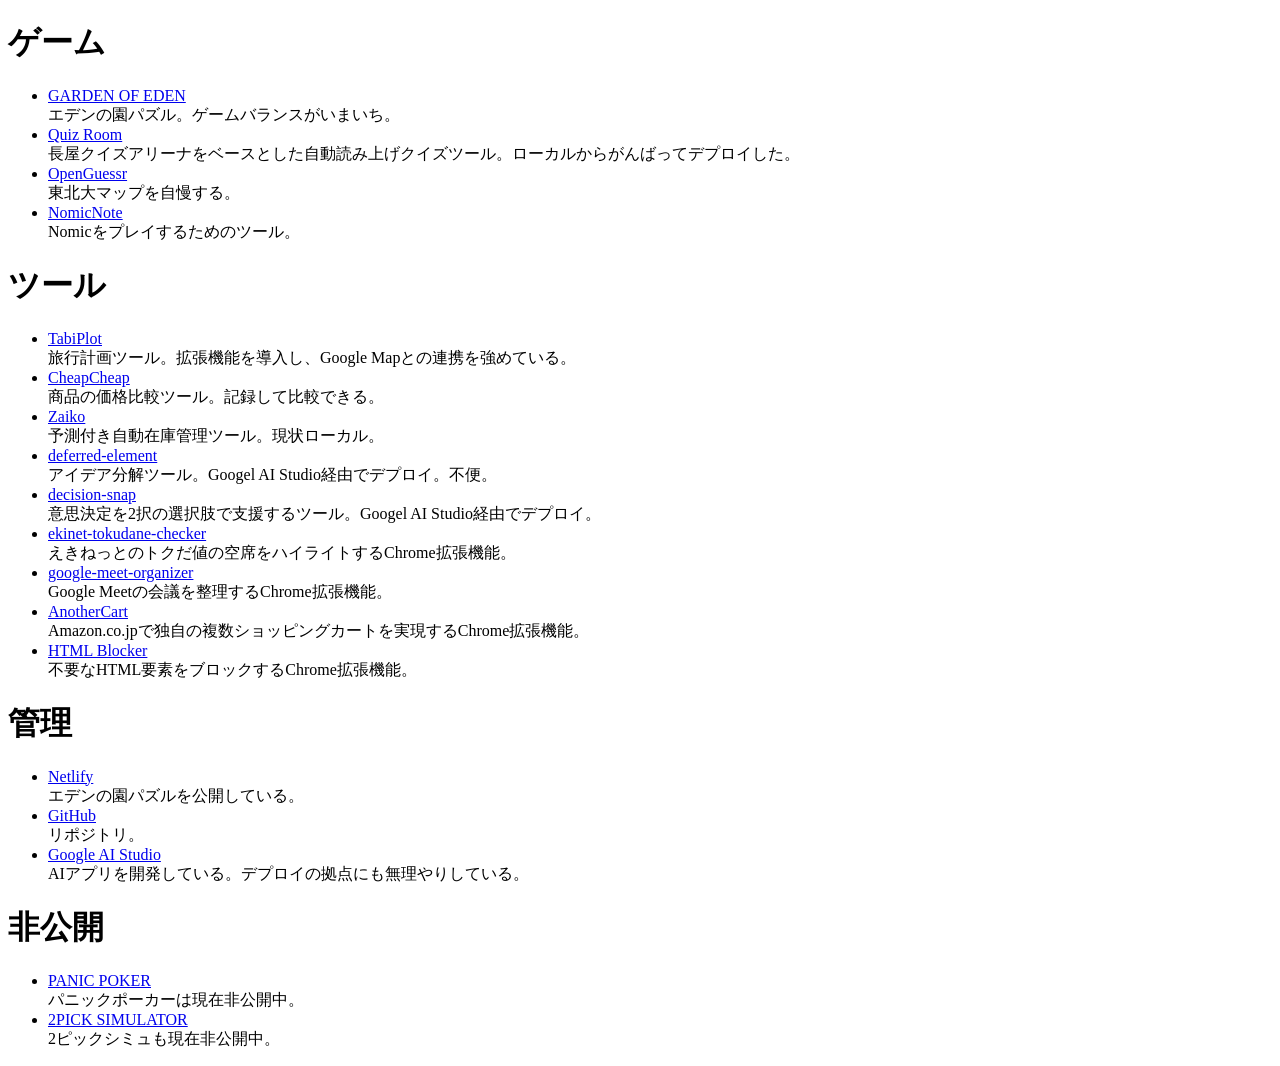
==== index.html @ e6f65218 "docs: update index.html to reflect latest tool documentation" ====
<!DOCTYPE html>
<html lang="ja">

<head>
    <meta charset="UTF-8">
    <meta name="viewport" content="width=device-width, initial-scale=1.0">
    <title>Links</title>
</head>

<body>
    <h1>ゲーム</h1>
    <ul>
        <li><a href="https://dashing-heliotrope-a13e4c.netlify.app/">GARDEN OF EDEN</a></li>
        エデンの園パズル。ゲームバランスがいまいち。
        <li><a href="https://red-carver-478511-c5.web.app/">Quiz Room</a></li>
        長屋クイズアリーナをベースとした自動読み上げクイズツール。ローカルからがんばってデプロイした。
        <li><a href="https://openguessr.com/">OpenGuessr</a></li>
        東北大マップを自慢する。
        <li><a href="https://nomicnote.web.app/">NomicNote</a></li>
        Nomicをプレイするためのツール。
    </ul>
    <h1>ツール</h1>
    <ul>
        <li><a href="https://tabi-plot.web.app/">TabiPlot</a></li>
        旅行計画ツール。拡張機能を導入し、Google Mapとの連携を強めている。
        <li><a href="https://test-23e7c.web.app/">CheapCheap</a></li>
        商品の価格比較ツール。記録して比較できる。
        <li><a href="https://y-aplus.github.io/zaiko/">Zaiko</a></li>
        予測付き自動在庫管理ツール。現状ローカル。
        <li><a href="https://deferred-elements-801222818090.us-west1.run.app/">deferred-element</a></li>
        アイデア分解ツール。Googel AI Studio経由でデプロイ。不便。
        <li><a href="https://decision-snap-801222818090.us-west1.run.app/">decision-snap</a></li>
        意思決定を2択の選択肢で支援するツール。Googel AI Studio経由でデプロイ。
        <li><a
                href="https://chromewebstore.google.com/detail/ekinet-tokudane-checker/gmmkgocljnnakgoohgfihgnfdjihkcfo?authuser=0&hl=ja">ekinet-tokudane-checker</a>
        </li>
        えきねっとのトクだ値の空席をハイライトするChrome拡張機能。
        <li><a
                href="https://chromewebstore.google.com/detail/google-meet-organizer/makkgonkheaomklkdmgefachlcnidiip?authuser=0&hl=ja">google-meet-organizer</a>
        </li>
        Google Meetの会議を整理するChrome拡張機能。
        <li><a
                href="https://chromewebstore.google.com/detail/mhfibelojhcoamhjppmkcchbcgbkfmja?utm_source=item-share-cb">AnotherCart</a>

        </li>
        Amazon.co.jpで独自の複数ショッピングカートを実現するChrome拡張機能。
        <li><a
                href="https://chromewebstore.google.com/detail/naieckffiomecjepcgapgolacpbpjeae?utm_source=item-share-cb">HTML
                Blocker</a>
        </li>
        不要なHTML要素をブロックするChrome拡張機能。
    </ul>
    <h1>管理</h1>
    <ul>
        <li><a href="https://www.netlify.com/">Netlify</a></li>
        エデンの園パズルを公開している。
        <li><a href="https://github.com/y-aplus">GitHub</a></li>
        リポジトリ。
        <li><a href="https://aistudio.google.com/apps">Google AI Studio</a></li>
        AIアプリを開発している。デプロイの拠点にも無理やりしている。

    </ul>
    <h1>非公開</h1>
    <ul>
        <li><a href="#">PANIC POKER</a></li>
        パニックポーカーは現在非公開中。
        <li><a href="#">2PICK SIMULATOR</a></li>
        2ピックシミュも現在非公開中。
    </ul>
</body>

</html>
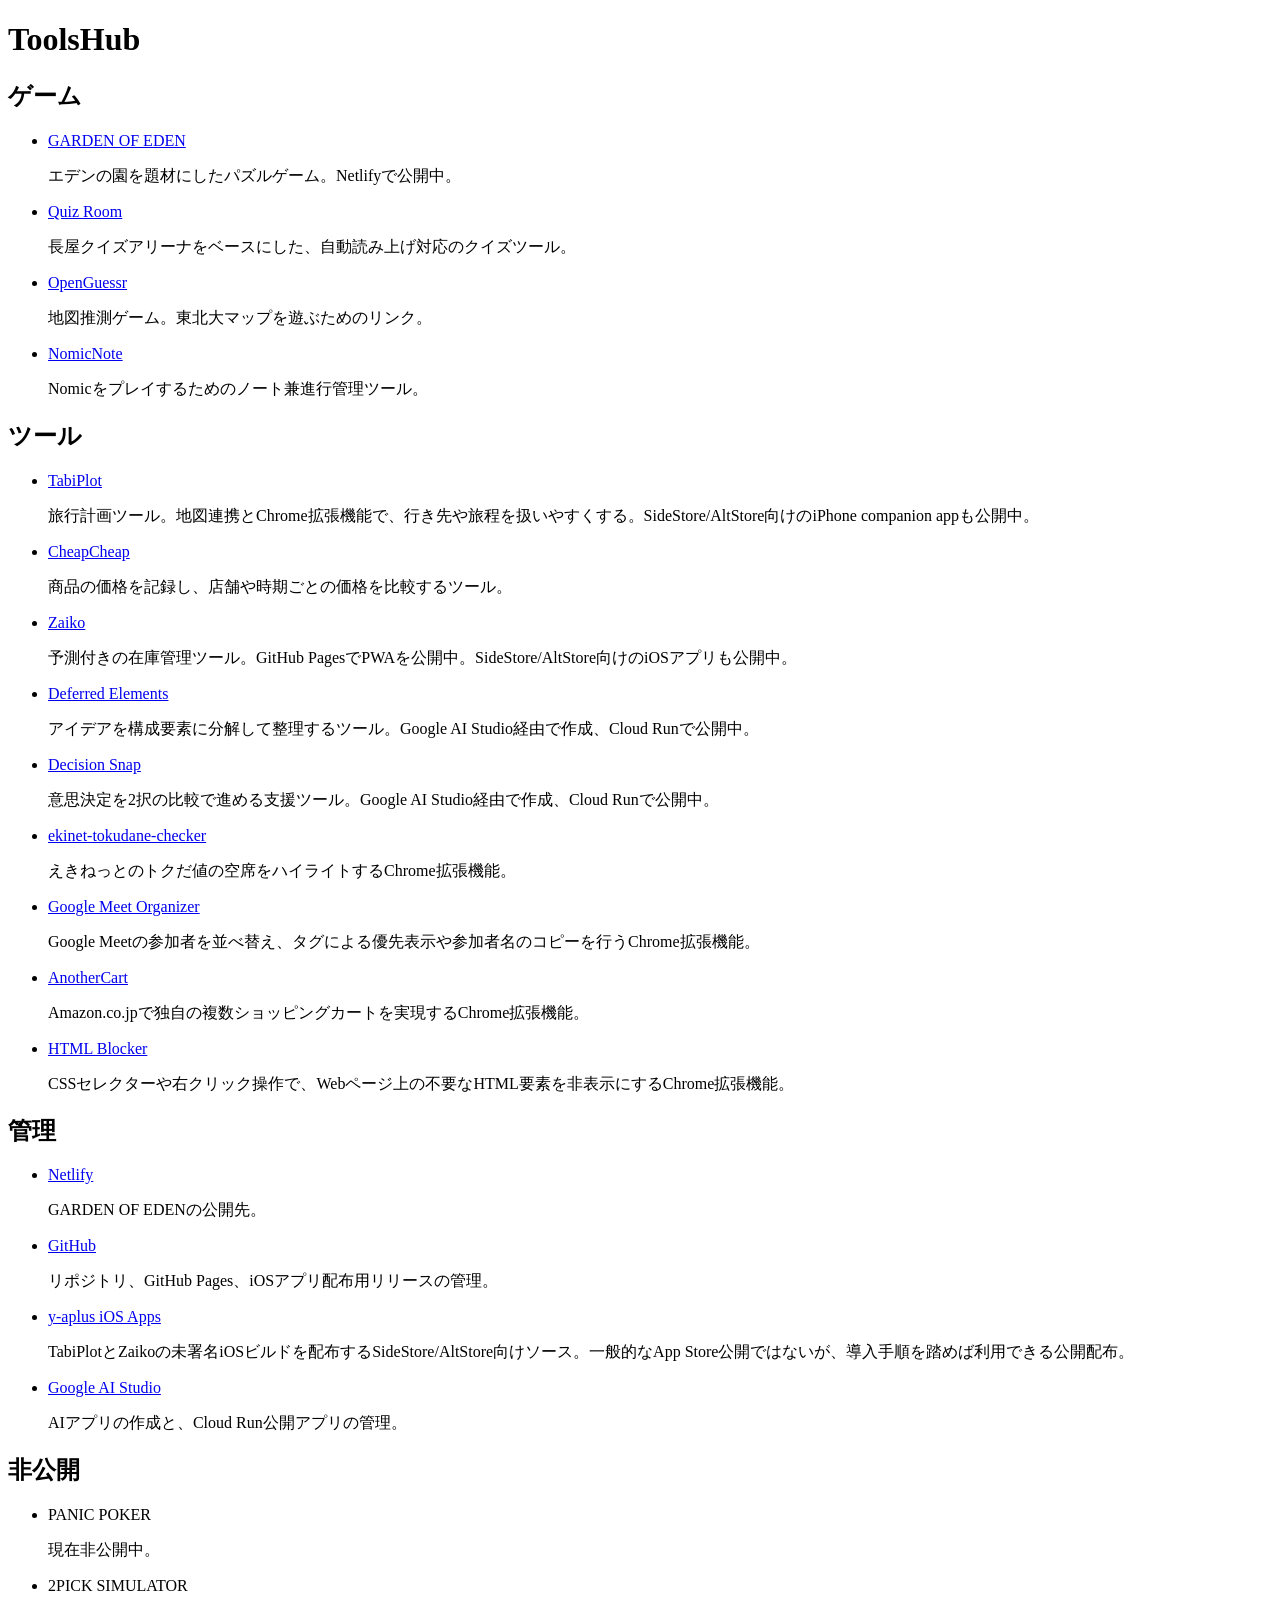
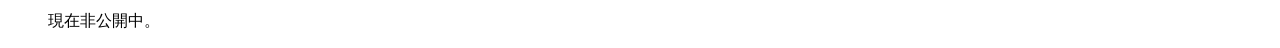
==== commit 264908e8: "Update ToolsHub links with iOS app distribution" ====
--- a/index.html
+++ b/index.html
@@ -4,69 +4,108 @@
 <head>
     <meta charset="UTF-8">
     <meta name="viewport" content="width=device-width, initial-scale=1.0">
-    <title>Links</title>
+    <title>ToolsHub</title>
 </head>
 
 <body>
-    <h1>ゲーム</h1>
+    <h1>ToolsHub</h1>
+
+    <h2>ゲーム</h2>
     <ul>
-        <li><a href="https://dashing-heliotrope-a13e4c.netlify.app/">GARDEN OF EDEN</a></li>
-        エデンの園パズル。ゲームバランスがいまいち。
-        <li><a href="https://red-carver-478511-c5.web.app/">Quiz Room</a></li>
-        長屋クイズアリーナをベースとした自動読み上げクイズツール。ローカルからがんばってデプロイした。
-        <li><a href="https://openguessr.com/">OpenGuessr</a></li>
-        東北大マップを自慢する。
-        <li><a href="https://nomicnote.web.app/">NomicNote</a></li>
-        Nomicをプレイするためのツール。
+        <li>
+            <a href="https://dashing-heliotrope-a13e4c.netlify.app/">GARDEN OF EDEN</a>
+            <p>エデンの園を題材にしたパズルゲーム。Netlifyで公開中。</p>
+        </li>
+        <li>
+            <a href="https://red-carver-478511-c5.web.app/">Quiz Room</a>
+            <p>長屋クイズアリーナをベースにした、自動読み上げ対応のクイズツール。</p>
+        </li>
+        <li>
+            <a href="https://openguessr.com/">OpenGuessr</a>
+            <p>地図推測ゲーム。東北大マップを遊ぶためのリンク。</p>
+        </li>
+        <li>
+            <a href="https://nomicnote.web.app/">NomicNote</a>
+            <p>Nomicをプレイするためのノート兼進行管理ツール。</p>
+        </li>
     </ul>
-    <h1>ツール</h1>
+
+    <h2>ツール</h2>
     <ul>
-        <li><a href="https://tabi-plot.web.app/">TabiPlot</a></li>
-        旅行計画ツール。拡張機能を導入し、Google Mapとの連携を強めている。
-        <li><a href="https://test-23e7c.web.app/">CheapCheap</a></li>
-        商品の価格比較ツール。記録して比較できる。
-        <li><a href="https://y-aplus.github.io/zaiko/">Zaiko</a></li>
-        予測付き自動在庫管理ツール。現状ローカル。
-        <li><a href="https://deferred-elements-801222818090.us-west1.run.app/">deferred-element</a></li>
-        アイデア分解ツール。Googel AI Studio経由でデプロイ。不便。
-        <li><a href="https://decision-snap-801222818090.us-west1.run.app/">decision-snap</a></li>
-        意思決定を2択の選択肢で支援するツール。Googel AI Studio経由でデプロイ。
-        <li><a
+        <li>
+            <a href="https://tabi-plot.web.app/">TabiPlot</a>
+            <p>旅行計画ツール。地図連携とChrome拡張機能で、行き先や旅程を扱いやすくする。SideStore/AltStore向けのiPhone companion appも公開中。</p>
+        </li>
+        <li>
+            <a href="https://test-23e7c.web.app/">CheapCheap</a>
+            <p>商品の価格を記録し、店舗や時期ごとの価格を比較するツール。</p>
+        </li>
+        <li>
+            <a href="https://y-aplus.github.io/zaiko/">Zaiko</a>
+            <p>予測付きの在庫管理ツール。GitHub PagesでPWAを公開中。SideStore/AltStore向けのiOSアプリも公開中。</p>
+        </li>
+        <li>
+            <a href="https://deferred-elements-801222818090.us-west1.run.app/">Deferred Elements</a>
+            <p>アイデアを構成要素に分解して整理するツール。Google AI Studio経由で作成、Cloud Runで公開中。</p>
+        </li>
+        <li>
+            <a href="https://decision-snap-801222818090.us-west1.run.app/">Decision Snap</a>
+            <p>意思決定を2択の比較で進める支援ツール。Google AI Studio経由で作成、Cloud Runで公開中。</p>
+        </li>
+        <li>
+            <a
                 href="https://chromewebstore.google.com/detail/ekinet-tokudane-checker/gmmkgocljnnakgoohgfihgnfdjihkcfo?authuser=0&hl=ja">ekinet-tokudane-checker</a>
+            <p>えきねっとのトクだ値の空席をハイライトするChrome拡張機能。</p>
         </li>
-        えきねっとのトクだ値の空席をハイライトするChrome拡張機能。
-        <li><a
-                href="https://chromewebstore.google.com/detail/google-meet-organizer/makkgonkheaomklkdmgefachlcnidiip?authuser=0&hl=ja">google-meet-organizer</a>
+        <li>
+            <a
+                href="https://chromewebstore.google.com/detail/google-meet-organizer/makkgonkheaomklkdmgefachlcnidiip?authuser=0&hl=ja">Google Meet Organizer</a>
+            <p>Google Meetの参加者を並べ替え、タグによる優先表示や参加者名のコピーを行うChrome拡張機能。</p>
         </li>
-        Google Meetの会議を整理するChrome拡張機能。
-        <li><a
+        <li>
+            <a
                 href="https://chromewebstore.google.com/detail/mhfibelojhcoamhjppmkcchbcgbkfmja?utm_source=item-share-cb">AnotherCart</a>
-
+            <p>Amazon.co.jpで独自の複数ショッピングカートを実現するChrome拡張機能。</p>
         </li>
-        Amazon.co.jpで独自の複数ショッピングカートを実現するChrome拡張機能。
-        <li><a
+        <li>
+            <a
                 href="https://chromewebstore.google.com/detail/naieckffiomecjepcgapgolacpbpjeae?utm_source=item-share-cb">HTML
                 Blocker</a>
+            <p>CSSセレクターや右クリック操作で、Webページ上の不要なHTML要素を非表示にするChrome拡張機能。</p>
         </li>
-        不要なHTML要素をブロックするChrome拡張機能。
     </ul>
-    <h1>管理</h1>
+
+    <h2>管理</h2>
     <ul>
-        <li><a href="https://www.netlify.com/">Netlify</a></li>
-        エデンの園パズルを公開している。
-        <li><a href="https://github.com/y-aplus">GitHub</a></li>
-        リポジトリ。
-        <li><a href="https://aistudio.google.com/apps">Google AI Studio</a></li>
-        AIアプリを開発している。デプロイの拠点にも無理やりしている。
+        <li>
+            <a href="https://www.netlify.com/">Netlify</a>
+            <p>GARDEN OF EDENの公開先。</p>
+        </li>
+        <li>
+            <a href="https://github.com/y-aplus">GitHub</a>
+            <p>リポジトリ、GitHub Pages、iOSアプリ配布用リリースの管理。</p>
+        </li>
+        <li>
+            <a href="https://raw.githubusercontent.com/y-aplus/ios-app-dist/main/altsource.json">y-aplus iOS Apps</a>
+            <p>TabiPlotとZaikoの未署名iOSビルドを配布するSideStore/AltStore向けソース。一般的なApp Store公開ではないが、導入手順を踏めば利用できる公開配布。</p>
+        </li>
+        <li>
+            <a href="https://aistudio.google.com/apps">Google AI Studio</a>
+            <p>AIアプリの作成と、Cloud Run公開アプリの管理。</p>
+        </li>
+    </ul>
 
-    </ul>
-    <h1>非公開</h1>
+    <h2>非公開</h2>
     <ul>
-        <li><a href="#">PANIC POKER</a></li>
-        パニックポーカーは現在非公開中。
-        <li><a href="#">2PICK SIMULATOR</a></li>
-        2ピックシミュも現在非公開中。
+        <li>
+            <span>PANIC POKER</span>
+            <p>現在非公開中。</p>
+        </li>
+        <li>
+            <span>2PICK SIMULATOR</span>
+            <p>現在非公開中。</p>
+        </li>
     </ul>
 </body>
 
-</html>+</html>
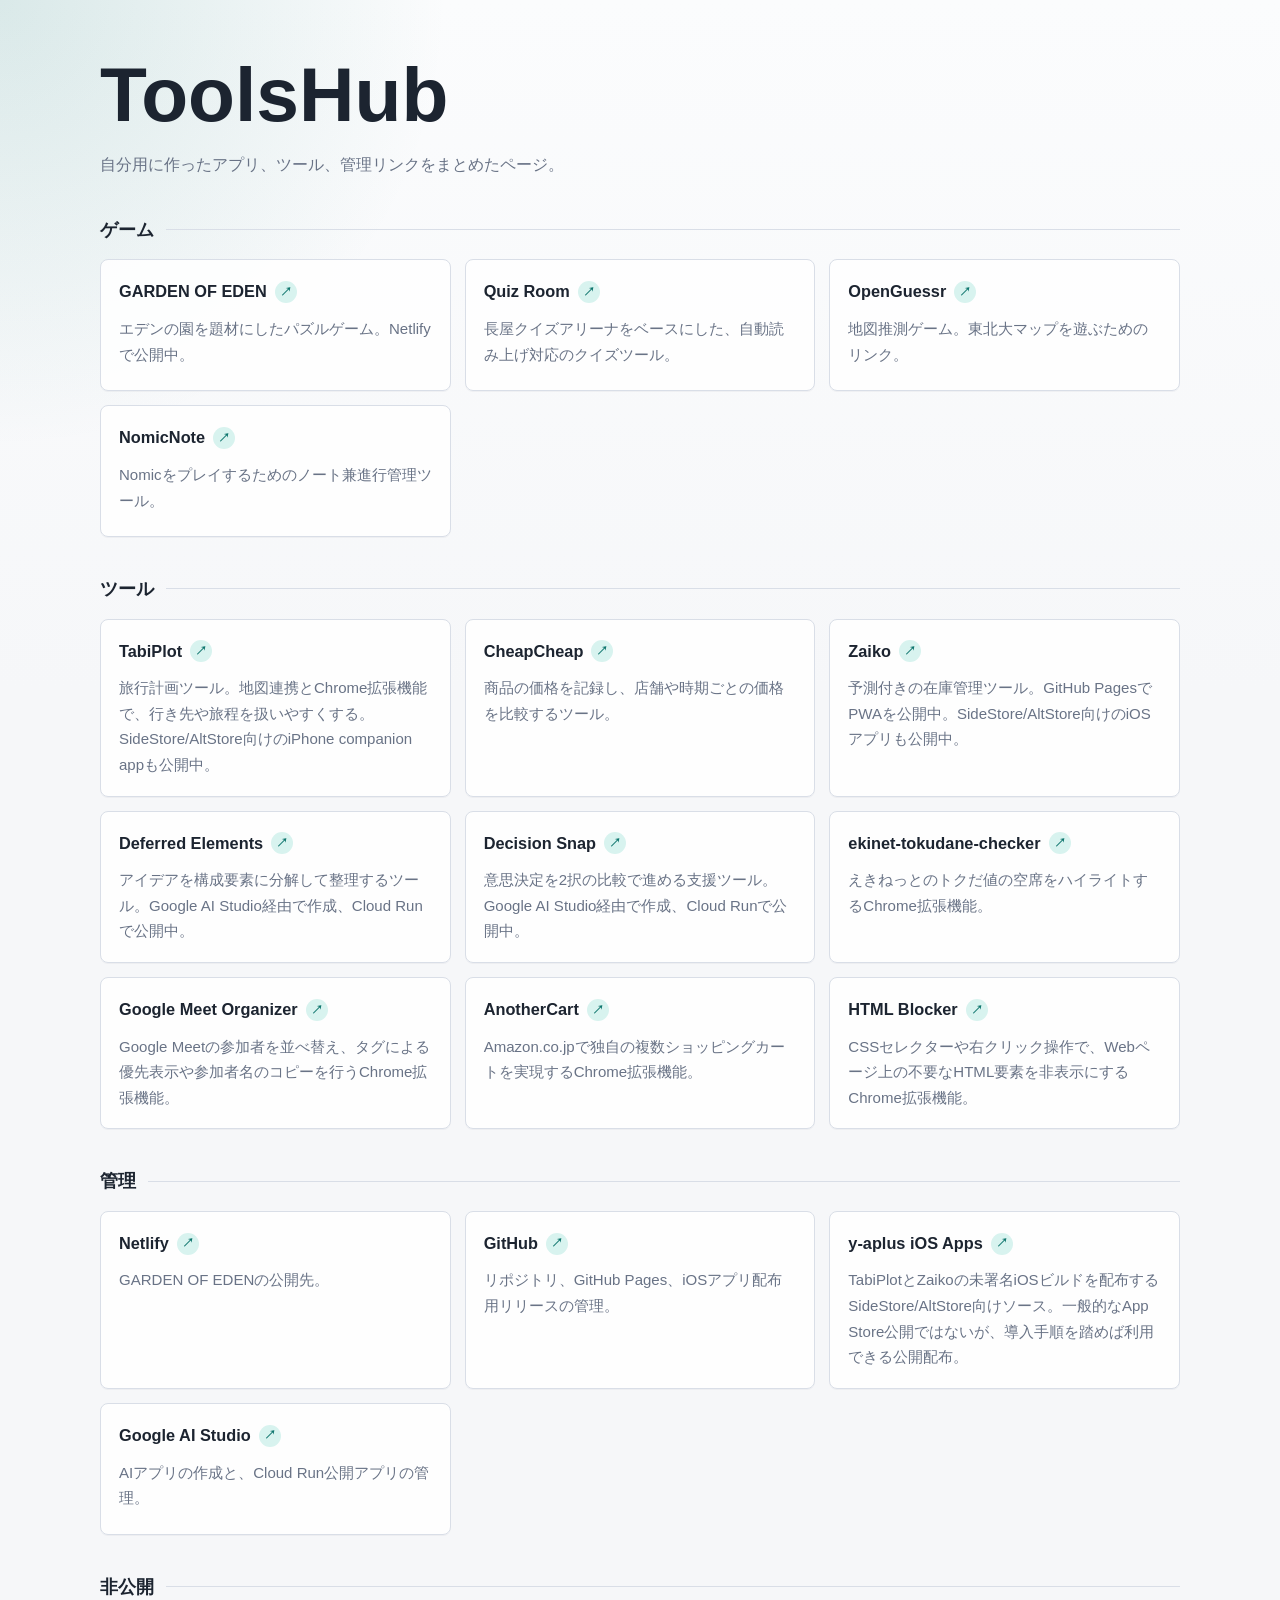
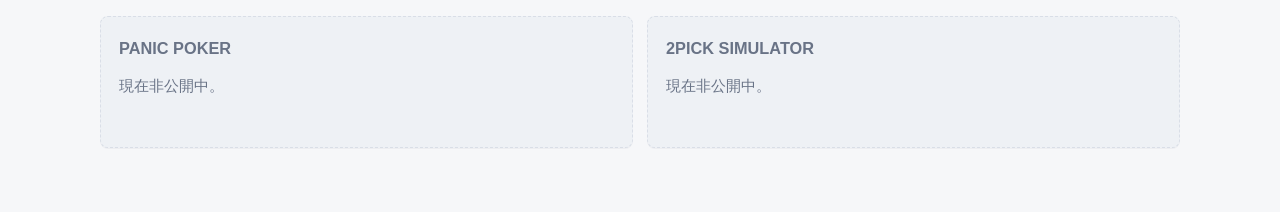
==== commit bc72d481: "Style ToolsHub landing page" ====
--- a/index.html
+++ b/index.html
@@ -5,107 +5,121 @@
     <meta charset="UTF-8">
     <meta name="viewport" content="width=device-width, initial-scale=1.0">
     <title>ToolsHub</title>
+    <link rel="stylesheet" href="./styles.css">
 </head>
 
 <body>
-    <h1>ToolsHub</h1>
+    <main>
+        <header>
+            <h1>ToolsHub</h1>
+            <p class="lead">自分用に作ったアプリ、ツール、管理リンクをまとめたページ。</p>
+        </header>
 
-    <h2>ゲーム</h2>
-    <ul>
-        <li>
-            <a href="https://dashing-heliotrope-a13e4c.netlify.app/">GARDEN OF EDEN</a>
-            <p>エデンの園を題材にしたパズルゲーム。Netlifyで公開中。</p>
-        </li>
-        <li>
-            <a href="https://red-carver-478511-c5.web.app/">Quiz Room</a>
-            <p>長屋クイズアリーナをベースにした、自動読み上げ対応のクイズツール。</p>
-        </li>
-        <li>
-            <a href="https://openguessr.com/">OpenGuessr</a>
-            <p>地図推測ゲーム。東北大マップを遊ぶためのリンク。</p>
-        </li>
-        <li>
-            <a href="https://nomicnote.web.app/">NomicNote</a>
-            <p>Nomicをプレイするためのノート兼進行管理ツール。</p>
-        </li>
-    </ul>
+        <section>
+            <h2>ゲーム</h2>
+            <ul>
+                <li>
+                    <a href="https://dashing-heliotrope-a13e4c.netlify.app/">GARDEN OF EDEN</a>
+                    <p>エデンの園を題材にしたパズルゲーム。Netlifyで公開中。</p>
+                </li>
+                <li>
+                    <a href="https://red-carver-478511-c5.web.app/">Quiz Room</a>
+                    <p>長屋クイズアリーナをベースにした、自動読み上げ対応のクイズツール。</p>
+                </li>
+                <li>
+                    <a href="https://openguessr.com/">OpenGuessr</a>
+                    <p>地図推測ゲーム。東北大マップを遊ぶためのリンク。</p>
+                </li>
+                <li>
+                    <a href="https://nomicnote.web.app/">NomicNote</a>
+                    <p>Nomicをプレイするためのノート兼進行管理ツール。</p>
+                </li>
+            </ul>
+        </section>
 
-    <h2>ツール</h2>
-    <ul>
-        <li>
-            <a href="https://tabi-plot.web.app/">TabiPlot</a>
-            <p>旅行計画ツール。地図連携とChrome拡張機能で、行き先や旅程を扱いやすくする。SideStore/AltStore向けのiPhone companion appも公開中。</p>
-        </li>
-        <li>
-            <a href="https://test-23e7c.web.app/">CheapCheap</a>
-            <p>商品の価格を記録し、店舗や時期ごとの価格を比較するツール。</p>
-        </li>
-        <li>
-            <a href="https://y-aplus.github.io/zaiko/">Zaiko</a>
-            <p>予測付きの在庫管理ツール。GitHub PagesでPWAを公開中。SideStore/AltStore向けのiOSアプリも公開中。</p>
-        </li>
-        <li>
-            <a href="https://deferred-elements-801222818090.us-west1.run.app/">Deferred Elements</a>
-            <p>アイデアを構成要素に分解して整理するツール。Google AI Studio経由で作成、Cloud Runで公開中。</p>
-        </li>
-        <li>
-            <a href="https://decision-snap-801222818090.us-west1.run.app/">Decision Snap</a>
-            <p>意思決定を2択の比較で進める支援ツール。Google AI Studio経由で作成、Cloud Runで公開中。</p>
-        </li>
-        <li>
-            <a
-                href="https://chromewebstore.google.com/detail/ekinet-tokudane-checker/gmmkgocljnnakgoohgfihgnfdjihkcfo?authuser=0&hl=ja">ekinet-tokudane-checker</a>
-            <p>えきねっとのトクだ値の空席をハイライトするChrome拡張機能。</p>
-        </li>
-        <li>
-            <a
-                href="https://chromewebstore.google.com/detail/google-meet-organizer/makkgonkheaomklkdmgefachlcnidiip?authuser=0&hl=ja">Google Meet Organizer</a>
-            <p>Google Meetの参加者を並べ替え、タグによる優先表示や参加者名のコピーを行うChrome拡張機能。</p>
-        </li>
-        <li>
-            <a
-                href="https://chromewebstore.google.com/detail/mhfibelojhcoamhjppmkcchbcgbkfmja?utm_source=item-share-cb">AnotherCart</a>
-            <p>Amazon.co.jpで独自の複数ショッピングカートを実現するChrome拡張機能。</p>
-        </li>
-        <li>
-            <a
-                href="https://chromewebstore.google.com/detail/naieckffiomecjepcgapgolacpbpjeae?utm_source=item-share-cb">HTML
-                Blocker</a>
-            <p>CSSセレクターや右クリック操作で、Webページ上の不要なHTML要素を非表示にするChrome拡張機能。</p>
-        </li>
-    </ul>
+        <section>
+            <h2>ツール</h2>
+            <ul>
+                <li>
+                    <a href="https://tabi-plot.web.app/">TabiPlot</a>
+                    <p>旅行計画ツール。地図連携とChrome拡張機能で、行き先や旅程を扱いやすくする。SideStore/AltStore向けのiPhone companion appも公開中。</p>
+                </li>
+                <li>
+                    <a href="https://test-23e7c.web.app/">CheapCheap</a>
+                    <p>商品の価格を記録し、店舗や時期ごとの価格を比較するツール。</p>
+                </li>
+                <li>
+                    <a href="https://y-aplus.github.io/zaiko/">Zaiko</a>
+                    <p>予測付きの在庫管理ツール。GitHub PagesでPWAを公開中。SideStore/AltStore向けのiOSアプリも公開中。</p>
+                </li>
+                <li>
+                    <a href="https://deferred-elements-801222818090.us-west1.run.app/">Deferred Elements</a>
+                    <p>アイデアを構成要素に分解して整理するツール。Google AI Studio経由で作成、Cloud Runで公開中。</p>
+                </li>
+                <li>
+                    <a href="https://decision-snap-801222818090.us-west1.run.app/">Decision Snap</a>
+                    <p>意思決定を2択の比較で進める支援ツール。Google AI Studio経由で作成、Cloud Runで公開中。</p>
+                </li>
+                <li>
+                    <a
+                        href="https://chromewebstore.google.com/detail/ekinet-tokudane-checker/gmmkgocljnnakgoohgfihgnfdjihkcfo?authuser=0&hl=ja">ekinet-tokudane-checker</a>
+                    <p>えきねっとのトクだ値の空席をハイライトするChrome拡張機能。</p>
+                </li>
+                <li>
+                    <a
+                        href="https://chromewebstore.google.com/detail/google-meet-organizer/makkgonkheaomklkdmgefachlcnidiip?authuser=0&hl=ja">Google Meet Organizer</a>
+                    <p>Google Meetの参加者を並べ替え、タグによる優先表示や参加者名のコピーを行うChrome拡張機能。</p>
+                </li>
+                <li>
+                    <a
+                        href="https://chromewebstore.google.com/detail/mhfibelojhcoamhjppmkcchbcgbkfmja?utm_source=item-share-cb">AnotherCart</a>
+                    <p>Amazon.co.jpで独自の複数ショッピングカートを実現するChrome拡張機能。</p>
+                </li>
+                <li>
+                    <a
+                        href="https://chromewebstore.google.com/detail/naieckffiomecjepcgapgolacpbpjeae?utm_source=item-share-cb">HTML
+                        Blocker</a>
+                    <p>CSSセレクターや右クリック操作で、Webページ上の不要なHTML要素を非表示にするChrome拡張機能。</p>
+                </li>
+            </ul>
+        </section>
 
-    <h2>管理</h2>
-    <ul>
-        <li>
-            <a href="https://www.netlify.com/">Netlify</a>
-            <p>GARDEN OF EDENの公開先。</p>
-        </li>
-        <li>
-            <a href="https://github.com/y-aplus">GitHub</a>
-            <p>リポジトリ、GitHub Pages、iOSアプリ配布用リリースの管理。</p>
-        </li>
-        <li>
-            <a href="https://raw.githubusercontent.com/y-aplus/ios-app-dist/main/altsource.json">y-aplus iOS Apps</a>
-            <p>TabiPlotとZaikoの未署名iOSビルドを配布するSideStore/AltStore向けソース。一般的なApp Store公開ではないが、導入手順を踏めば利用できる公開配布。</p>
-        </li>
-        <li>
-            <a href="https://aistudio.google.com/apps">Google AI Studio</a>
-            <p>AIアプリの作成と、Cloud Run公開アプリの管理。</p>
-        </li>
-    </ul>
+        <section>
+            <h2>管理</h2>
+            <ul>
+                <li>
+                    <a href="https://www.netlify.com/">Netlify</a>
+                    <p>GARDEN OF EDENの公開先。</p>
+                </li>
+                <li>
+                    <a href="https://github.com/y-aplus">GitHub</a>
+                    <p>リポジトリ、GitHub Pages、iOSアプリ配布用リリースの管理。</p>
+                </li>
+                <li>
+                    <a href="https://raw.githubusercontent.com/y-aplus/ios-app-dist/main/altsource.json">y-aplus iOS Apps</a>
+                    <p>TabiPlotとZaikoの未署名iOSビルドを配布するSideStore/AltStore向けソース。一般的なApp Store公開ではないが、導入手順を踏めば利用できる公開配布。</p>
+                </li>
+                <li>
+                    <a href="https://aistudio.google.com/apps">Google AI Studio</a>
+                    <p>AIアプリの作成と、Cloud Run公開アプリの管理。</p>
+                </li>
+            </ul>
+        </section>
 
-    <h2>非公開</h2>
-    <ul>
-        <li>
-            <span>PANIC POKER</span>
-            <p>現在非公開中。</p>
-        </li>
-        <li>
-            <span>2PICK SIMULATOR</span>
-            <p>現在非公開中。</p>
-        </li>
-    </ul>
+        <section class="private">
+            <h2>非公開</h2>
+            <ul>
+                <li>
+                    <span>PANIC POKER</span>
+                    <p>現在非公開中。</p>
+                </li>
+                <li>
+                    <span>2PICK SIMULATOR</span>
+                    <p>現在非公開中。</p>
+                </li>
+            </ul>
+        </section>
+    </main>
 </body>
 
 </html>
--- a/styles.css
+++ b/styles.css
@@ -0,0 +1,158 @@
+:root {
+    color-scheme: light;
+    --bg: #f6f7f9;
+    --surface-muted: #eef1f5;
+    --text: #1c2430;
+    --muted: #697386;
+    --border: #d9dee7;
+    --accent: #0f766e;
+    --accent-soft: #d8f3ef;
+    --shadow: 0 16px 36px rgba(28, 36, 48, 0.08);
+}
+
+* {
+    box-sizing: border-box;
+}
+
+body {
+    margin: 0;
+    min-height: 100vh;
+    color: var(--text);
+    background:
+        radial-gradient(circle at top left, rgba(15, 118, 110, 0.14), transparent 28rem),
+        linear-gradient(180deg, #fbfcfd 0%, var(--bg) 38%);
+    font-family: -apple-system, BlinkMacSystemFont, "Segoe UI", "Hiragino Sans", "Yu Gothic", sans-serif;
+    line-height: 1.7;
+}
+
+main {
+    width: min(1080px, calc(100% - 32px));
+    margin: 0 auto;
+    padding: 56px 0 64px;
+}
+
+header {
+    margin-bottom: 36px;
+}
+
+h1 {
+    margin: 0;
+    font-size: clamp(2.4rem, 7vw, 4.8rem);
+    line-height: 1;
+    letter-spacing: 0;
+}
+
+.lead {
+    max-width: 680px;
+    margin: 18px 0 0;
+    color: var(--muted);
+    font-size: 1rem;
+}
+
+section {
+    margin-top: 36px;
+}
+
+h2 {
+    display: flex;
+    align-items: center;
+    gap: 12px;
+    margin: 0 0 14px;
+    font-size: 1.15rem;
+    letter-spacing: 0;
+}
+
+h2::after {
+    content: "";
+    height: 1px;
+    flex: 1;
+    background: var(--border);
+}
+
+ul {
+    display: grid;
+    grid-template-columns: repeat(auto-fit, minmax(260px, 1fr));
+    gap: 14px;
+    margin: 0;
+    padding: 0;
+    list-style: none;
+}
+
+li {
+    min-height: 132px;
+    padding: 18px;
+    border: 1px solid var(--border);
+    border-radius: 8px;
+    background: rgba(255, 255, 255, 0.88);
+    box-shadow: 0 1px 0 rgba(28, 36, 48, 0.04);
+    transition: transform 160ms ease, border-color 160ms ease, box-shadow 160ms ease;
+}
+
+li:has(a):hover {
+    transform: translateY(-2px);
+    border-color: rgba(15, 118, 110, 0.45);
+    box-shadow: var(--shadow);
+}
+
+a,
+span {
+    display: inline-flex;
+    align-items: center;
+    gap: 8px;
+    color: var(--text);
+    font-size: 1.02rem;
+    font-weight: 700;
+    text-decoration: none;
+}
+
+a::after {
+    content: "↗";
+    display: grid;
+    width: 22px;
+    height: 22px;
+    place-items: center;
+    border-radius: 999px;
+    color: var(--accent);
+    background: var(--accent-soft);
+    font-size: 0.78rem;
+    line-height: 1;
+}
+
+a:hover {
+    color: var(--accent);
+}
+
+p {
+    margin: 10px 0 0;
+    color: var(--muted);
+    font-size: 0.94rem;
+}
+
+section.private li {
+    background: var(--surface-muted);
+    border-style: dashed;
+}
+
+section.private span {
+    color: var(--muted);
+}
+
+@media (max-width: 640px) {
+    main {
+        width: min(100% - 24px, 1080px);
+        padding: 36px 0 48px;
+    }
+
+    header {
+        margin-bottom: 28px;
+    }
+
+    ul {
+        grid-template-columns: 1fr;
+    }
+
+    li {
+        min-height: auto;
+        padding: 16px;
+    }
+}
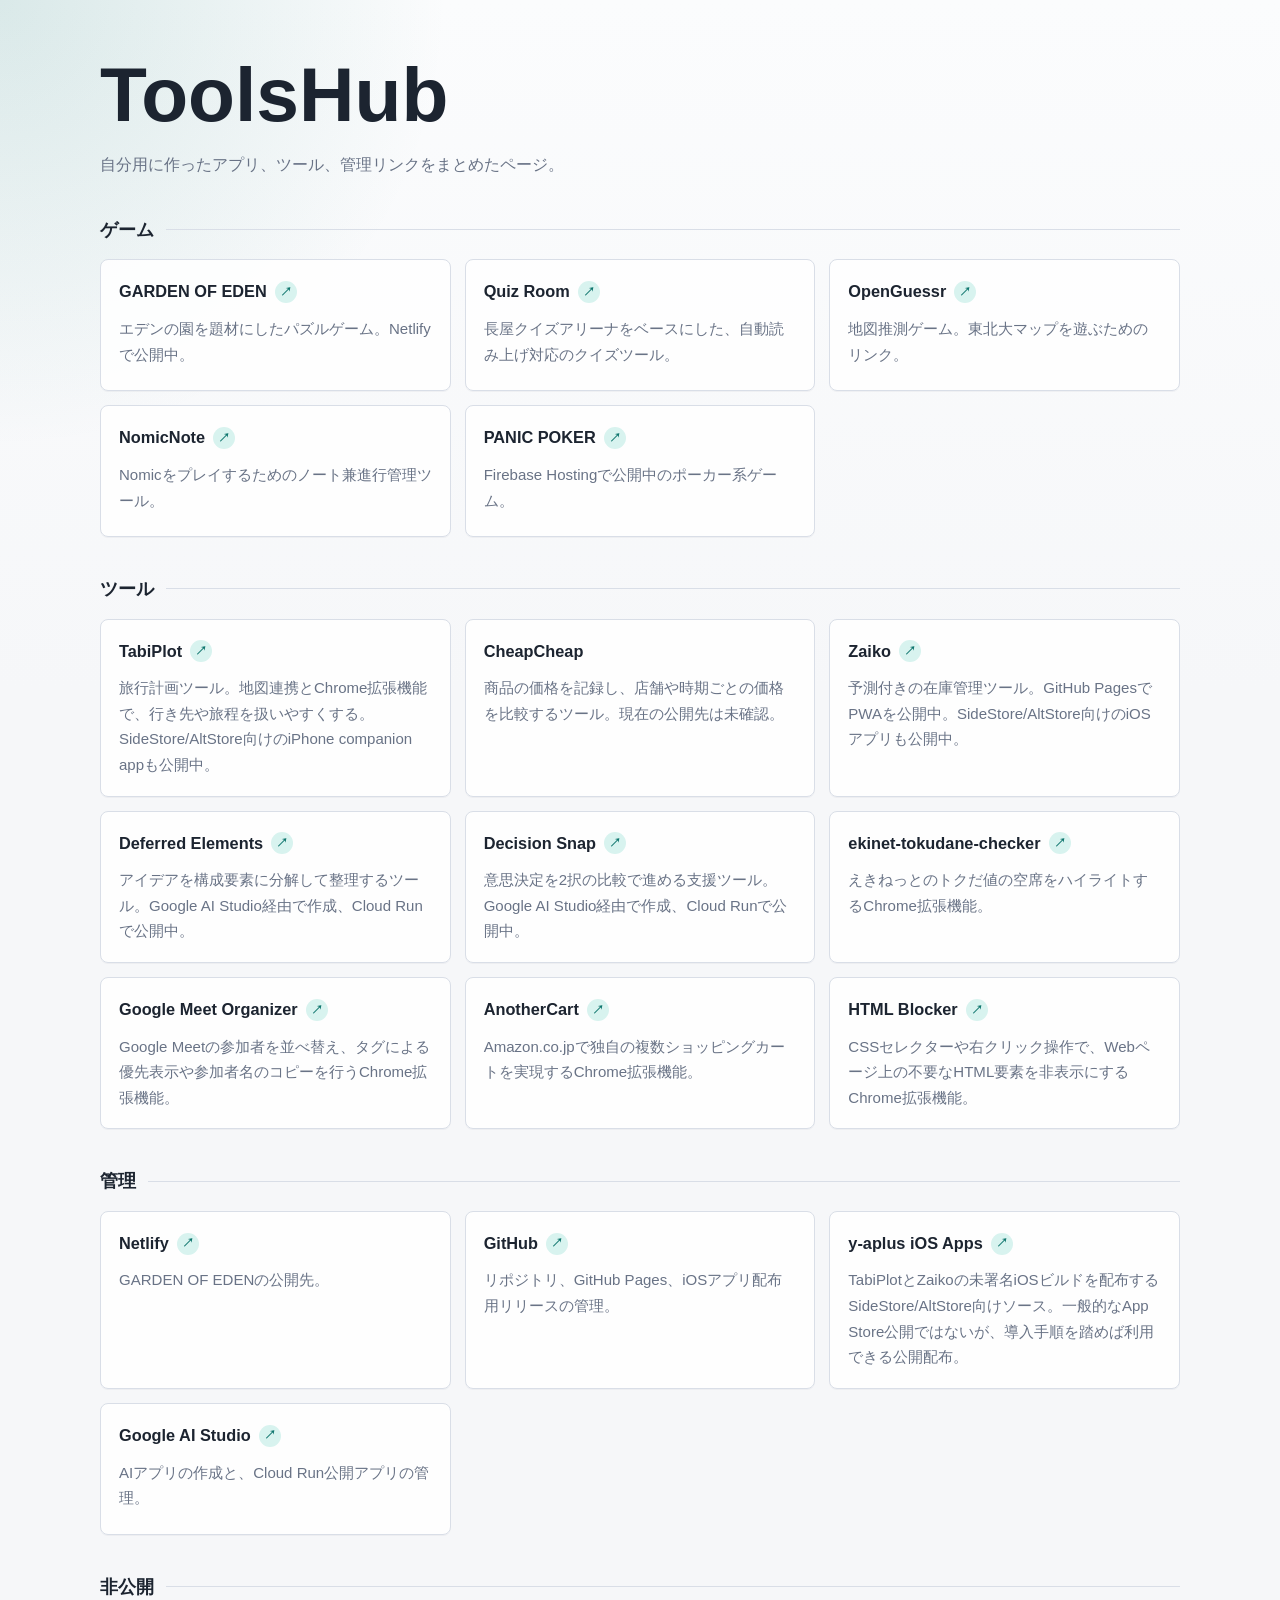
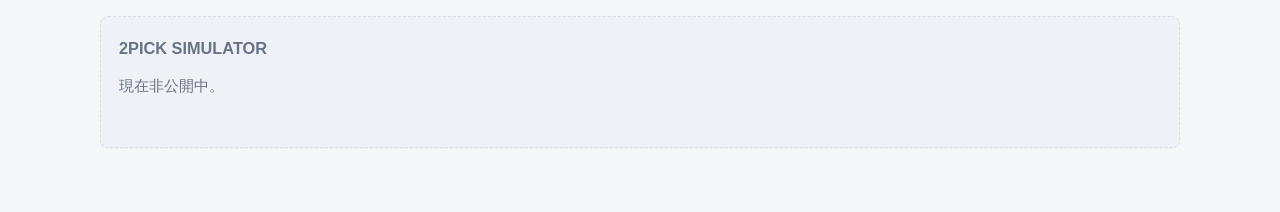
==== commit 3902ff69: "Move PANIC POKER to games and mark CheapCheap unverified" ====
--- a/index.html
+++ b/index.html
@@ -34,6 +34,10 @@
                     <a href="https://nomicnote.web.app/">NomicNote</a>
                     <p>Nomicをプレイするためのノート兼進行管理ツール。</p>
                 </li>
+                <li>
+                    <a href="https://test-23e7c.web.app/">PANIC POKER</a>
+                    <p>Firebase Hostingで公開中のポーカー系ゲーム。</p>
+                </li>
             </ul>
         </section>
 
@@ -45,8 +49,8 @@
                     <p>旅行計画ツール。地図連携とChrome拡張機能で、行き先や旅程を扱いやすくする。SideStore/AltStore向けのiPhone companion appも公開中。</p>
                 </li>
                 <li>
-                    <a href="https://test-23e7c.web.app/">CheapCheap</a>
-                    <p>商品の価格を記録し、店舗や時期ごとの価格を比較するツール。</p>
+                    <span>CheapCheap</span>
+                    <p>商品の価格を記録し、店舗や時期ごとの価格を比較するツール。現在の公開先は未確認。</p>
                 </li>
                 <li>
                     <a href="https://y-aplus.github.io/zaiko/">Zaiko</a>
@@ -110,10 +114,6 @@
             <h2>非公開</h2>
             <ul>
                 <li>
-                    <span>PANIC POKER</span>
-                    <p>現在非公開中。</p>
-                </li>
-                <li>
                     <span>2PICK SIMULATOR</span>
                     <p>現在非公開中。</p>
                 </li>
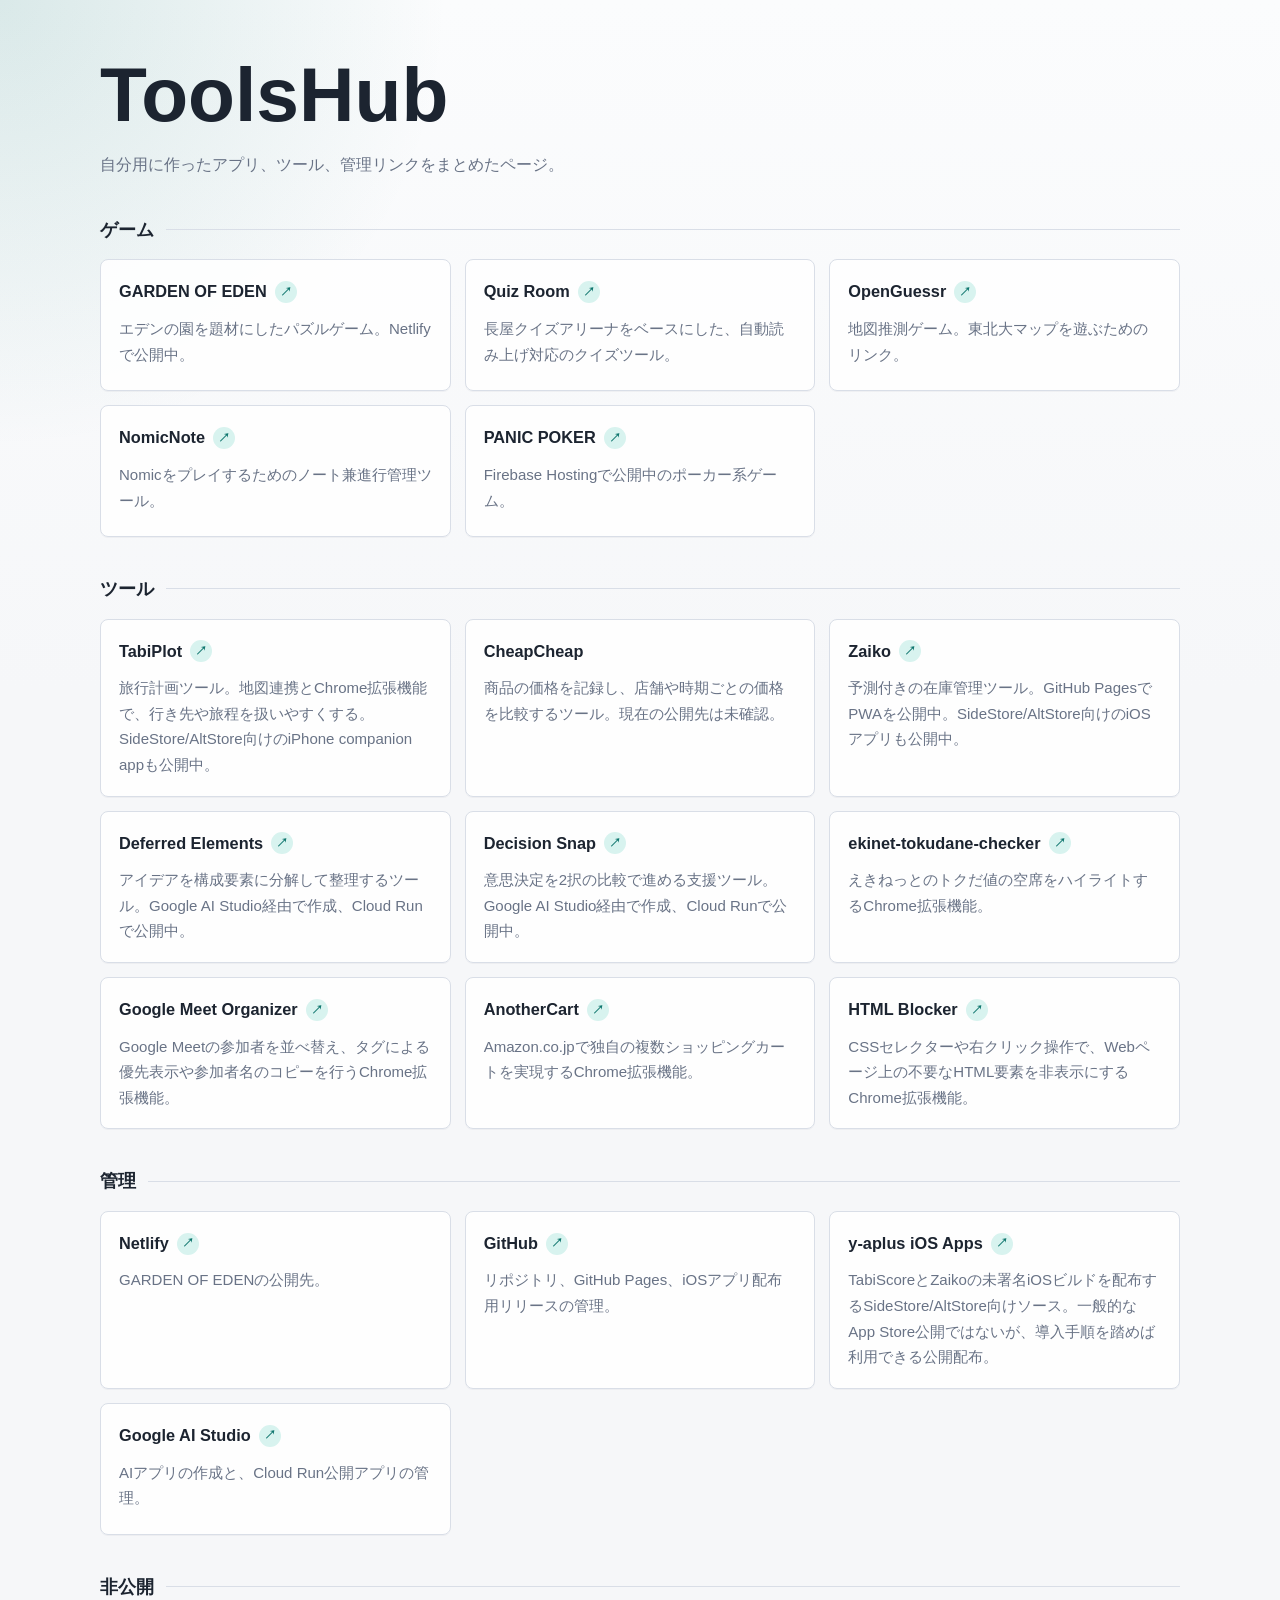
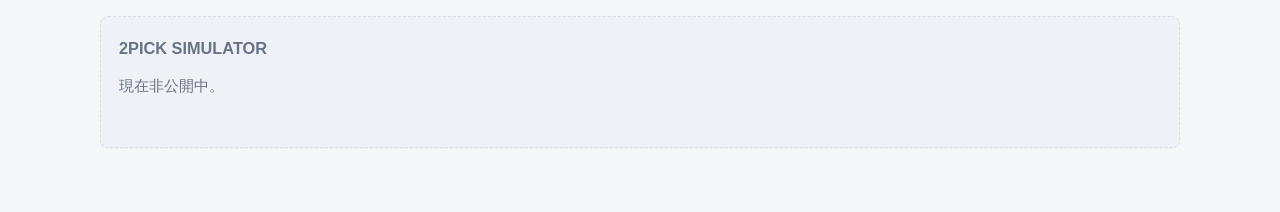
==== commit 2f37ef85: "TabiPlot → TabiScore" ====
--- a/index.html
+++ b/index.html
@@ -45,7 +45,7 @@
             <h2>ツール</h2>
             <ul>
                 <li>
-                    <a href="https://tabi-plot.web.app/">TabiPlot</a>
+                    <a href="https://tabi-score.web.app/">TabiPlot</a>
                     <p>旅行計画ツール。地図連携とChrome拡張機能で、行き先や旅程を扱いやすくする。SideStore/AltStore向けのiPhone companion appも公開中。</p>
                 </li>
                 <li>
@@ -101,7 +101,7 @@
                 </li>
                 <li>
                     <a href="https://raw.githubusercontent.com/y-aplus/ios-app-dist/main/altsource.json">y-aplus iOS Apps</a>
-                    <p>TabiPlotとZaikoの未署名iOSビルドを配布するSideStore/AltStore向けソース。一般的なApp Store公開ではないが、導入手順を踏めば利用できる公開配布。</p>
+                    <p>TabiScoreとZaikoの未署名iOSビルドを配布するSideStore/AltStore向けソース。一般的なApp Store公開ではないが、導入手順を踏めば利用できる公開配布。</p>
                 </li>
                 <li>
                     <a href="https://aistudio.google.com/apps">Google AI Studio</a>
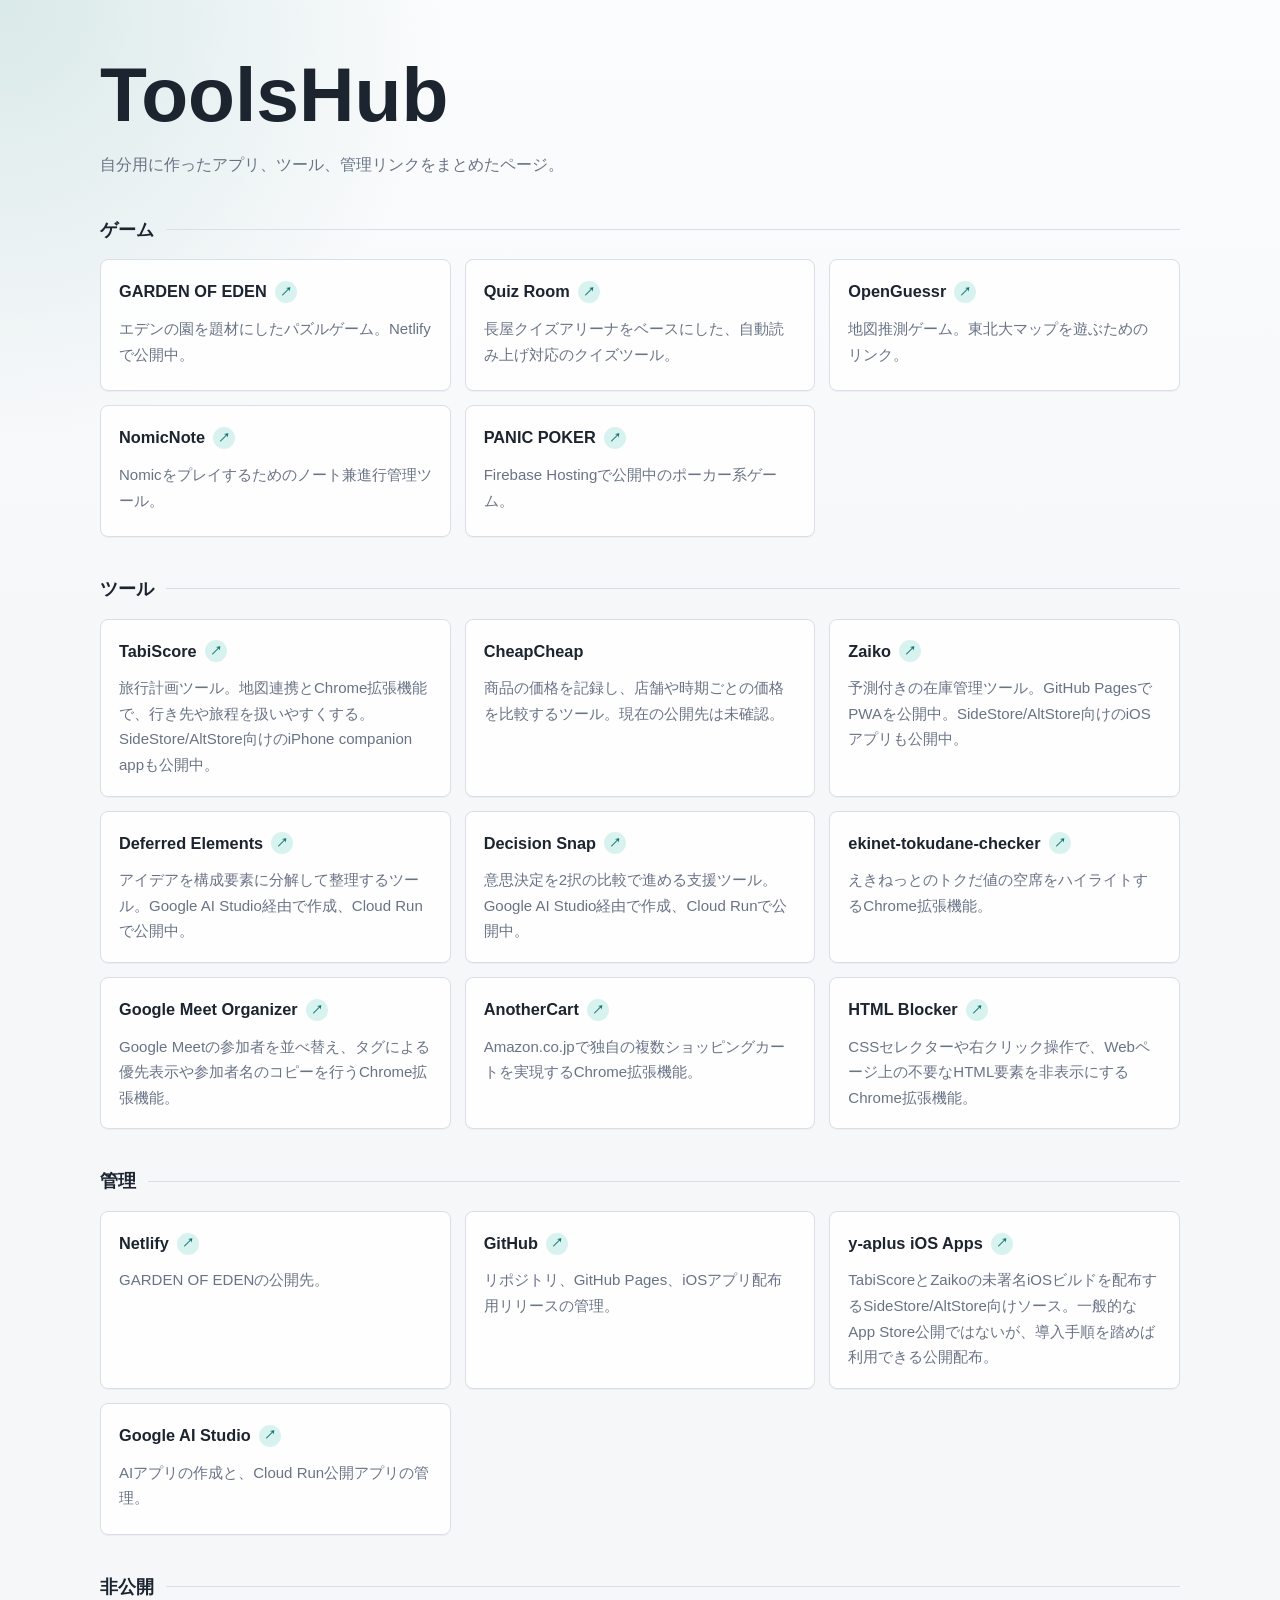
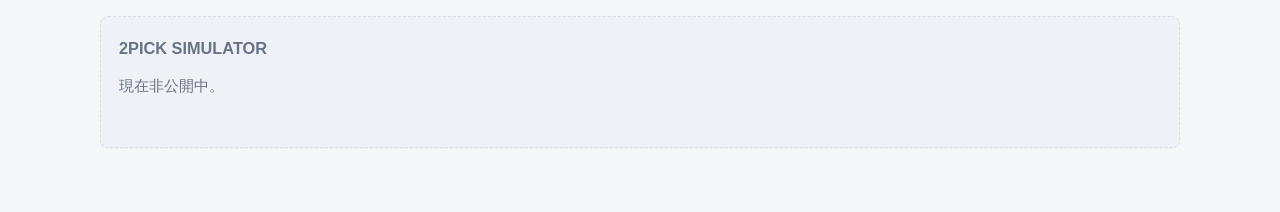
==== commit 7a9017fb: "rename correctly" ====
--- a/index.html
+++ b/index.html
@@ -45,7 +45,7 @@
             <h2>ツール</h2>
             <ul>
                 <li>
-                    <a href="https://tabi-score.web.app/">TabiPlot</a>
+                    <a href="https://tabi-score.web.app/">TabiScore</a>
                     <p>旅行計画ツール。地図連携とChrome拡張機能で、行き先や旅程を扱いやすくする。SideStore/AltStore向けのiPhone companion appも公開中。</p>
                 </li>
                 <li>
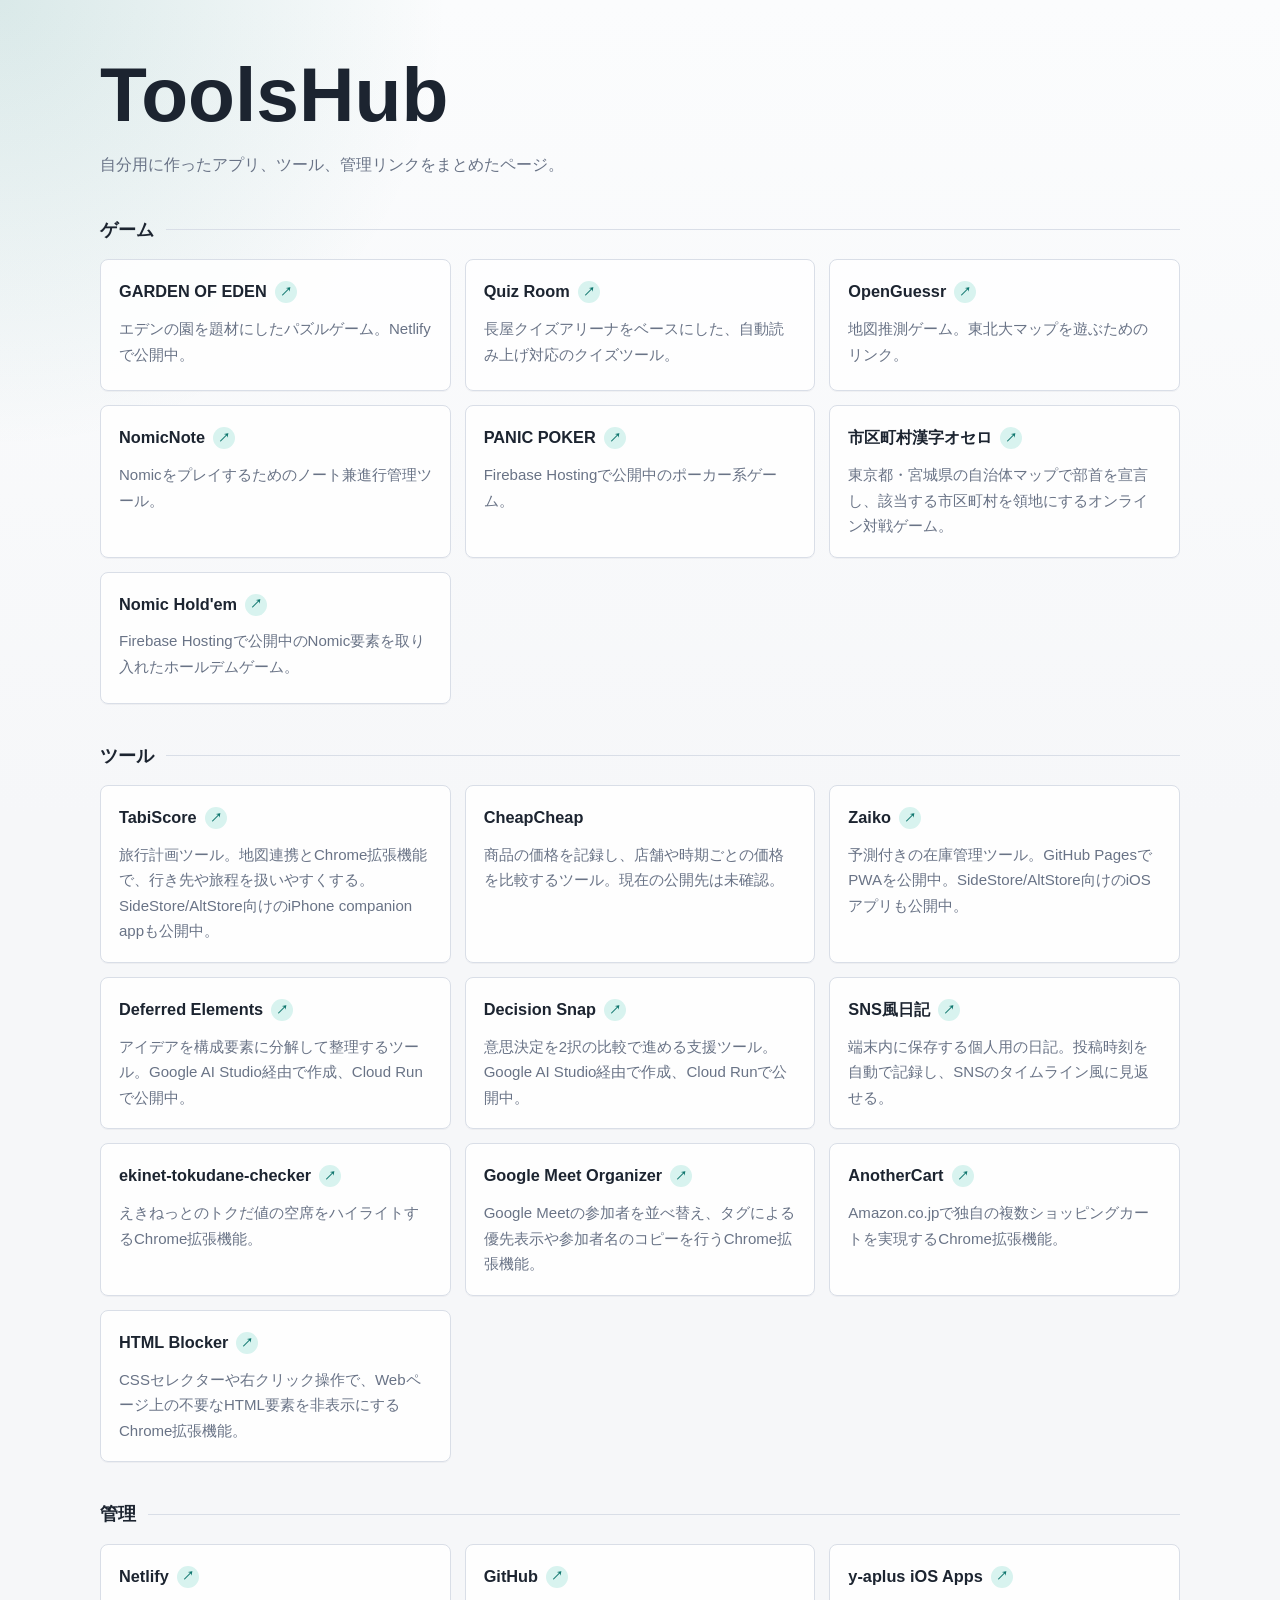
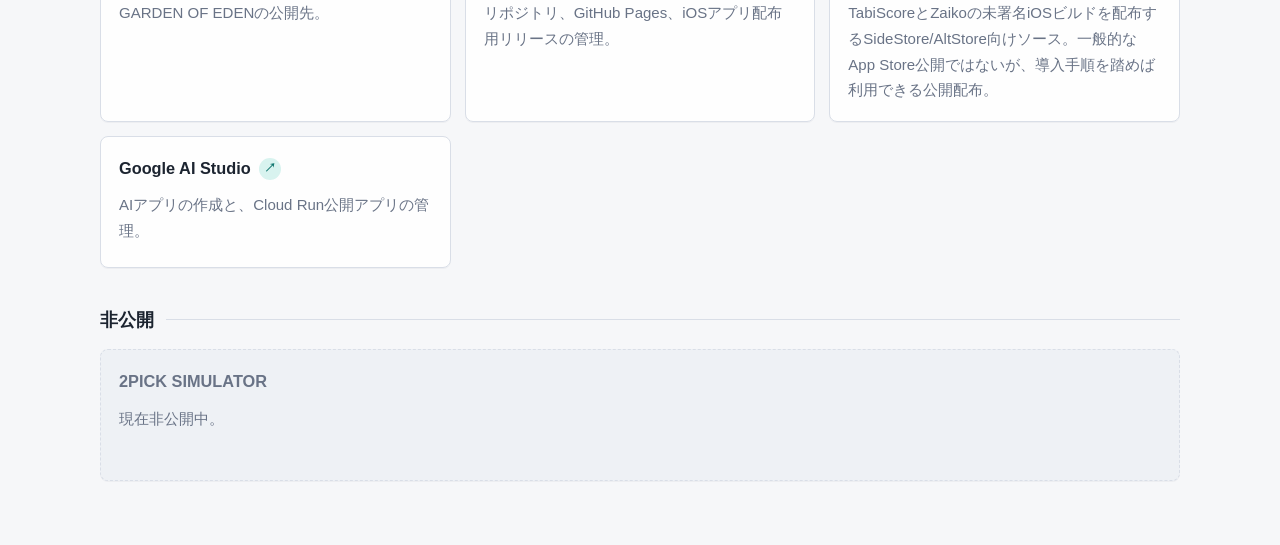
==== commit 56273d4f: "Add new games and SNS-style diary link" ====
--- a/index.html
+++ b/index.html
@@ -38,6 +38,14 @@
                     <a href="https://test-23e7c.web.app/">PANIC POKER</a>
                     <p>Firebase Hostingで公開中のポーカー系ゲーム。</p>
                 </li>
+                <li>
+                    <a href="https://area-reversi.web.app/">市区町村漢字オセロ</a>
+                    <p>東京都・宮城県の自治体マップで部首を宣言し、該当する市区町村を領地にするオンライン対戦ゲーム。</p>
+                </li>
+                <li>
+                    <a href="https://nomicholdem.web.app/">Nomic Hold'em</a>
+                    <p>Firebase Hostingで公開中のNomic要素を取り入れたホールデムゲーム。</p>
+                </li>
             </ul>
         </section>
 
@@ -63,6 +71,10 @@
                 <li>
                     <a href="https://decision-snap-801222818090.us-west1.run.app/">Decision Snap</a>
                     <p>意思決定を2択の比較で進める支援ツール。Google AI Studio経由で作成、Cloud Runで公開中。</p>
+                </li>
+                <li>
+                    <a href="./diary.html">SNS風日記</a>
+                    <p>端末内に保存する個人用の日記。投稿時刻を自動で記録し、SNSのタイムライン風に見返せる。</p>
                 </li>
                 <li>
                     <a
--- a/styles.css
+++ b/styles.css
@@ -128,6 +128,24 @@
     font-size: 0.94rem;
 }
 
+button,
+textarea {
+    font: inherit;
+}
+
+button {
+    border: 0;
+    border-radius: 8px;
+    color: white;
+    background: var(--accent);
+    cursor: pointer;
+    font-weight: 700;
+}
+
+button:hover {
+    filter: brightness(0.94);
+}
+
 section.private li {
     background: var(--surface-muted);
     border-style: dashed;
@@ -135,6 +153,131 @@
 
 section.private span {
     color: var(--muted);
+}
+
+.diary-app {
+    max-width: 760px;
+}
+
+.diary-header {
+    display: flex;
+    justify-content: space-between;
+    gap: 24px;
+}
+
+.back-link {
+    margin-bottom: 18px;
+    color: var(--accent);
+    font-size: 0.92rem;
+}
+
+.diary-composer,
+.diary-timeline {
+    margin-top: 28px;
+}
+
+.diary-composer {
+    padding: 20px;
+    border: 1px solid var(--border);
+    border-radius: 8px;
+    background: rgba(255, 255, 255, 0.9);
+    box-shadow: 0 1px 0 rgba(28, 36, 48, 0.04);
+}
+
+.diary-composer label {
+    display: block;
+    margin-bottom: 10px;
+    font-weight: 700;
+}
+
+.diary-composer textarea {
+    display: block;
+    width: 100%;
+    resize: vertical;
+    min-height: 140px;
+    padding: 14px;
+    border: 1px solid var(--border);
+    border-radius: 8px;
+    color: var(--text);
+    background: white;
+}
+
+.diary-composer textarea:focus {
+    border-color: rgba(15, 118, 110, 0.65);
+    outline: 3px solid rgba(15, 118, 110, 0.14);
+}
+
+.diary-actions {
+    display: flex;
+    align-items: center;
+    justify-content: space-between;
+    gap: 16px;
+    margin-top: 14px;
+}
+
+.diary-actions p {
+    margin: 0;
+}
+
+.diary-actions button,
+.secondary-button,
+.delete-post {
+    min-height: 42px;
+    padding: 0 18px;
+}
+
+.section-title-row {
+    display: flex;
+    align-items: center;
+    justify-content: space-between;
+    gap: 16px;
+    margin-bottom: 14px;
+}
+
+.section-title-row h2 {
+    flex: 1;
+    margin: 0;
+}
+
+.secondary-button,
+.delete-post {
+    color: var(--accent);
+    background: var(--accent-soft);
+}
+
+.posts {
+    display: grid;
+    gap: 14px;
+}
+
+.post,
+.empty-state {
+    padding: 18px;
+    border: 1px solid var(--border);
+    border-radius: 8px;
+    background: rgba(255, 255, 255, 0.9);
+}
+
+.post-meta {
+    display: flex;
+    align-items: baseline;
+    justify-content: space-between;
+    gap: 16px;
+    color: var(--muted);
+    font-size: 0.9rem;
+}
+
+.post-meta strong {
+    color: var(--text);
+}
+
+.post p {
+    white-space: pre-wrap;
+    color: var(--text);
+}
+
+.delete-post {
+    margin-top: 12px;
 }
 
 @media (max-width: 640px) {
@@ -155,4 +298,17 @@
         min-height: auto;
         padding: 16px;
     }
-}
+
+    .diary-actions,
+    .section-title-row,
+    .post-meta {
+        align-items: stretch;
+        flex-direction: column;
+    }
+
+    .diary-actions button,
+    .secondary-button,
+    .delete-post {
+        width: 100%;
+    }
+}
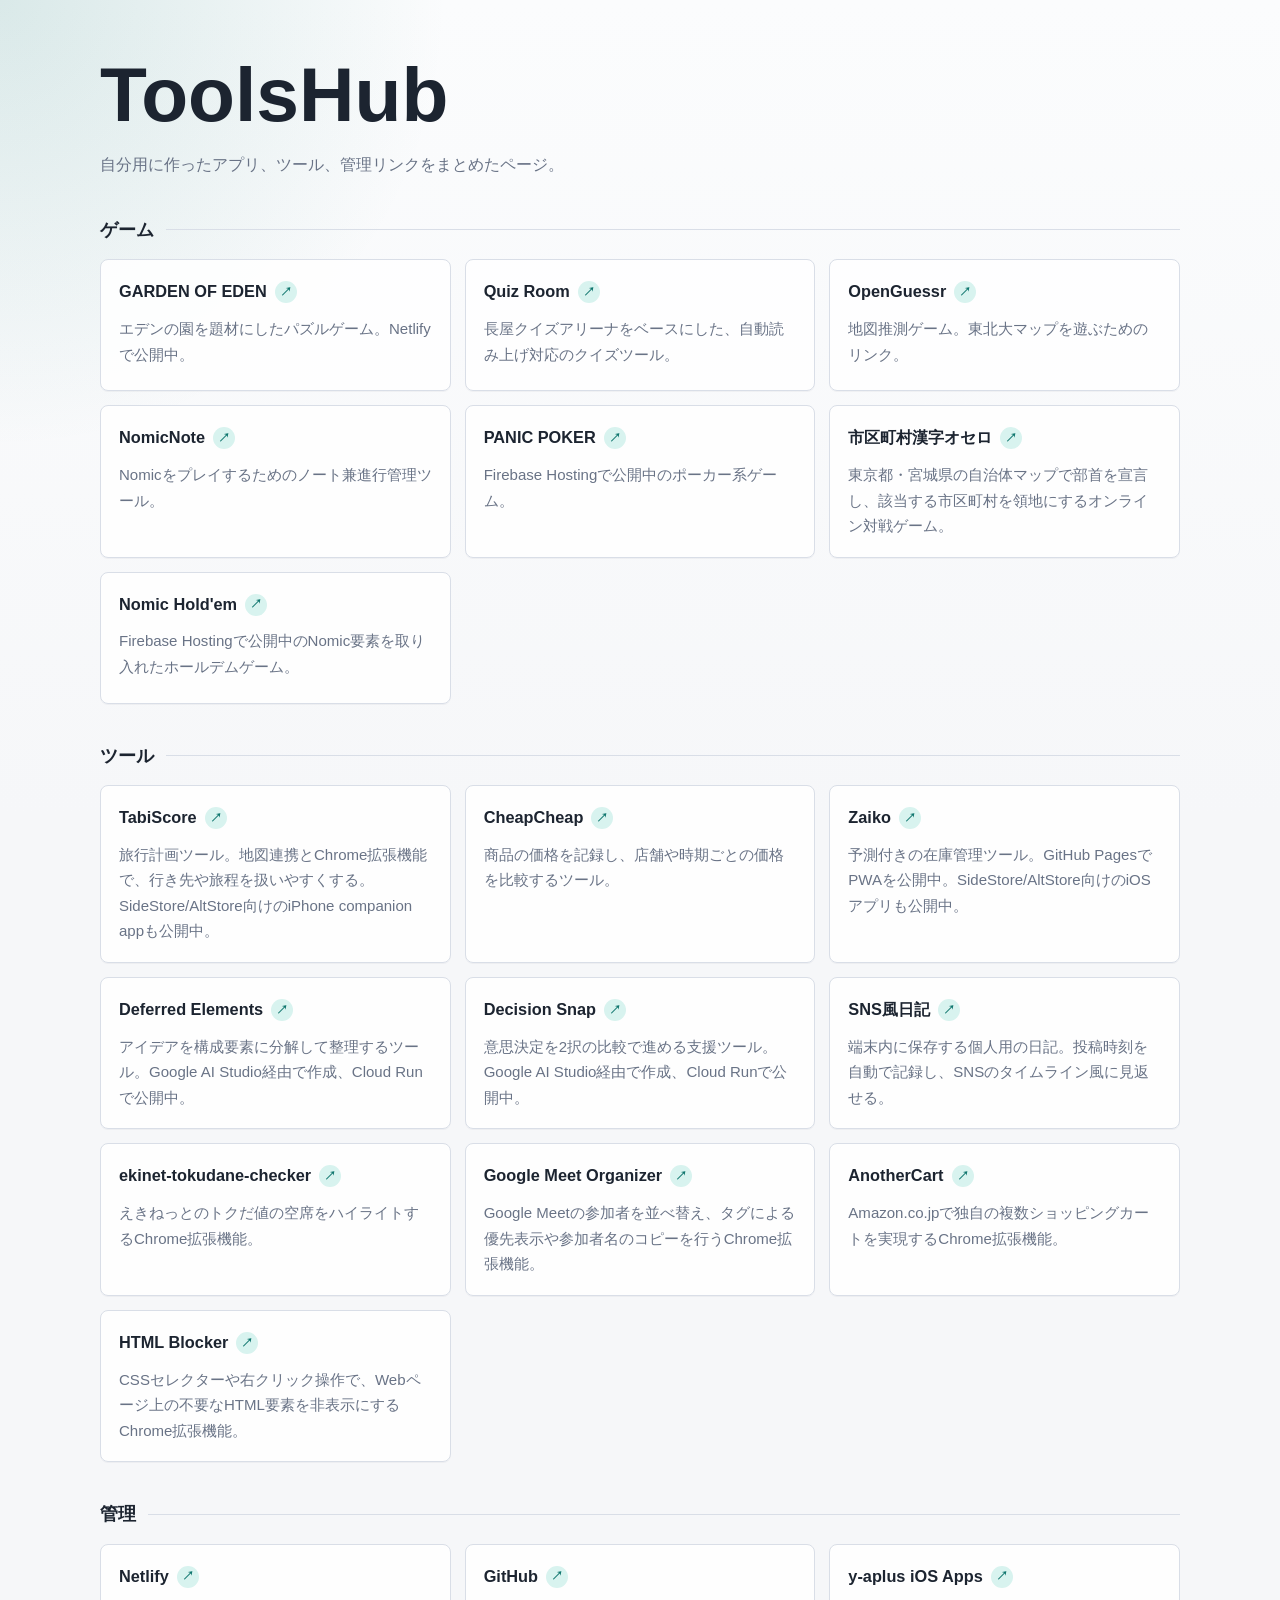
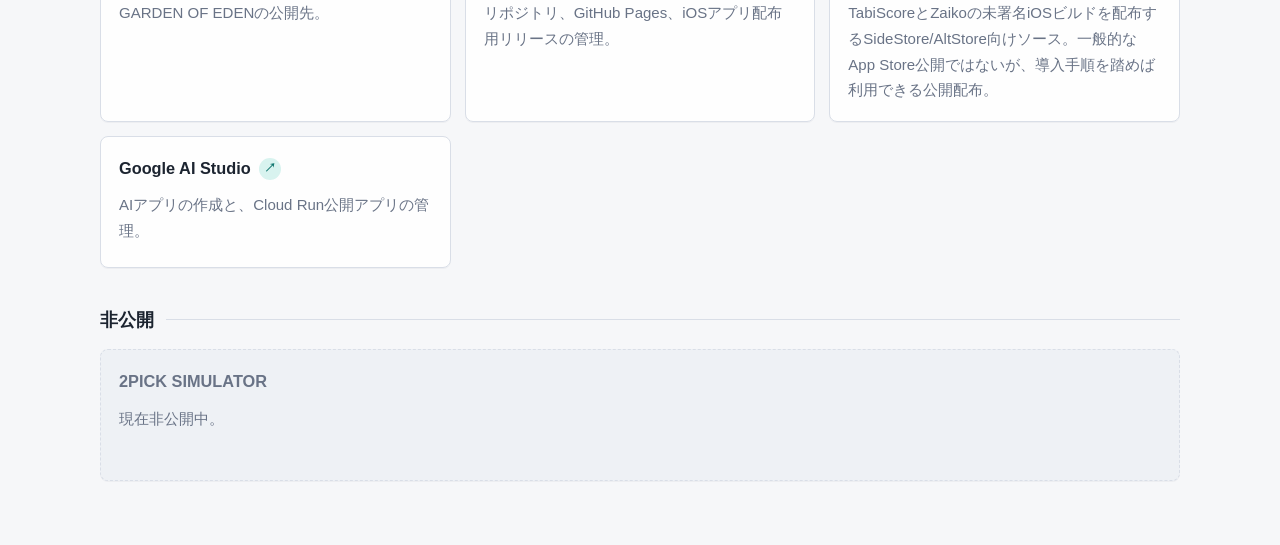
==== commit 31ef063f: "Update index.html" ====
--- a/index.html
+++ b/index.html
@@ -57,8 +57,8 @@
                     <p>旅行計画ツール。地図連携とChrome拡張機能で、行き先や旅程を扱いやすくする。SideStore/AltStore向けのiPhone companion appも公開中。</p>
                 </li>
                 <li>
-                    <span>CheapCheap</span>
-                    <p>商品の価格を記録し、店舗や時期ごとの価格を比較するツール。現在の公開先は未確認。</p>
+                    <a href="https://otoku-checker.web.app/">CheapCheap</a>
+                    <p>商品の価格を記録し、店舗や時期ごとの価格を比較するツール。</p>
                 </li>
                 <li>
                     <a href="https://y-aplus.github.io/zaiko/">Zaiko</a>
